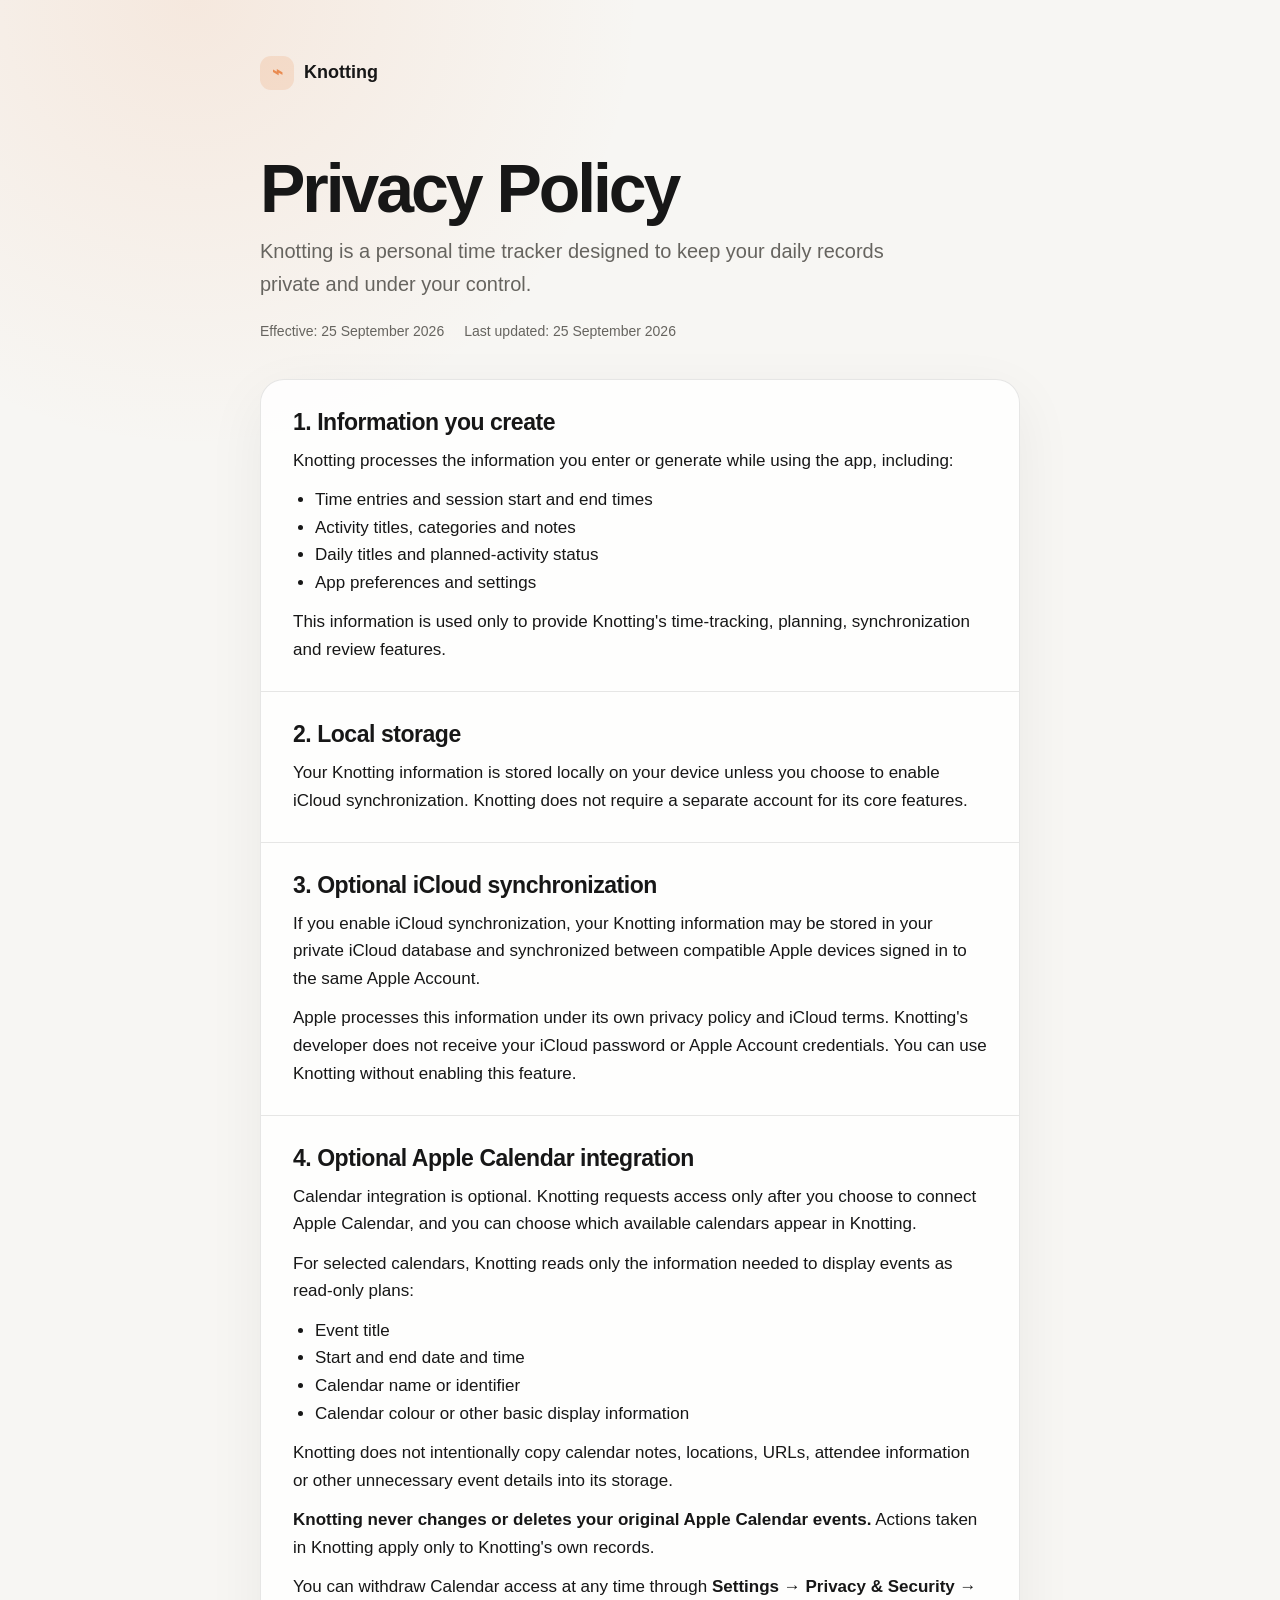
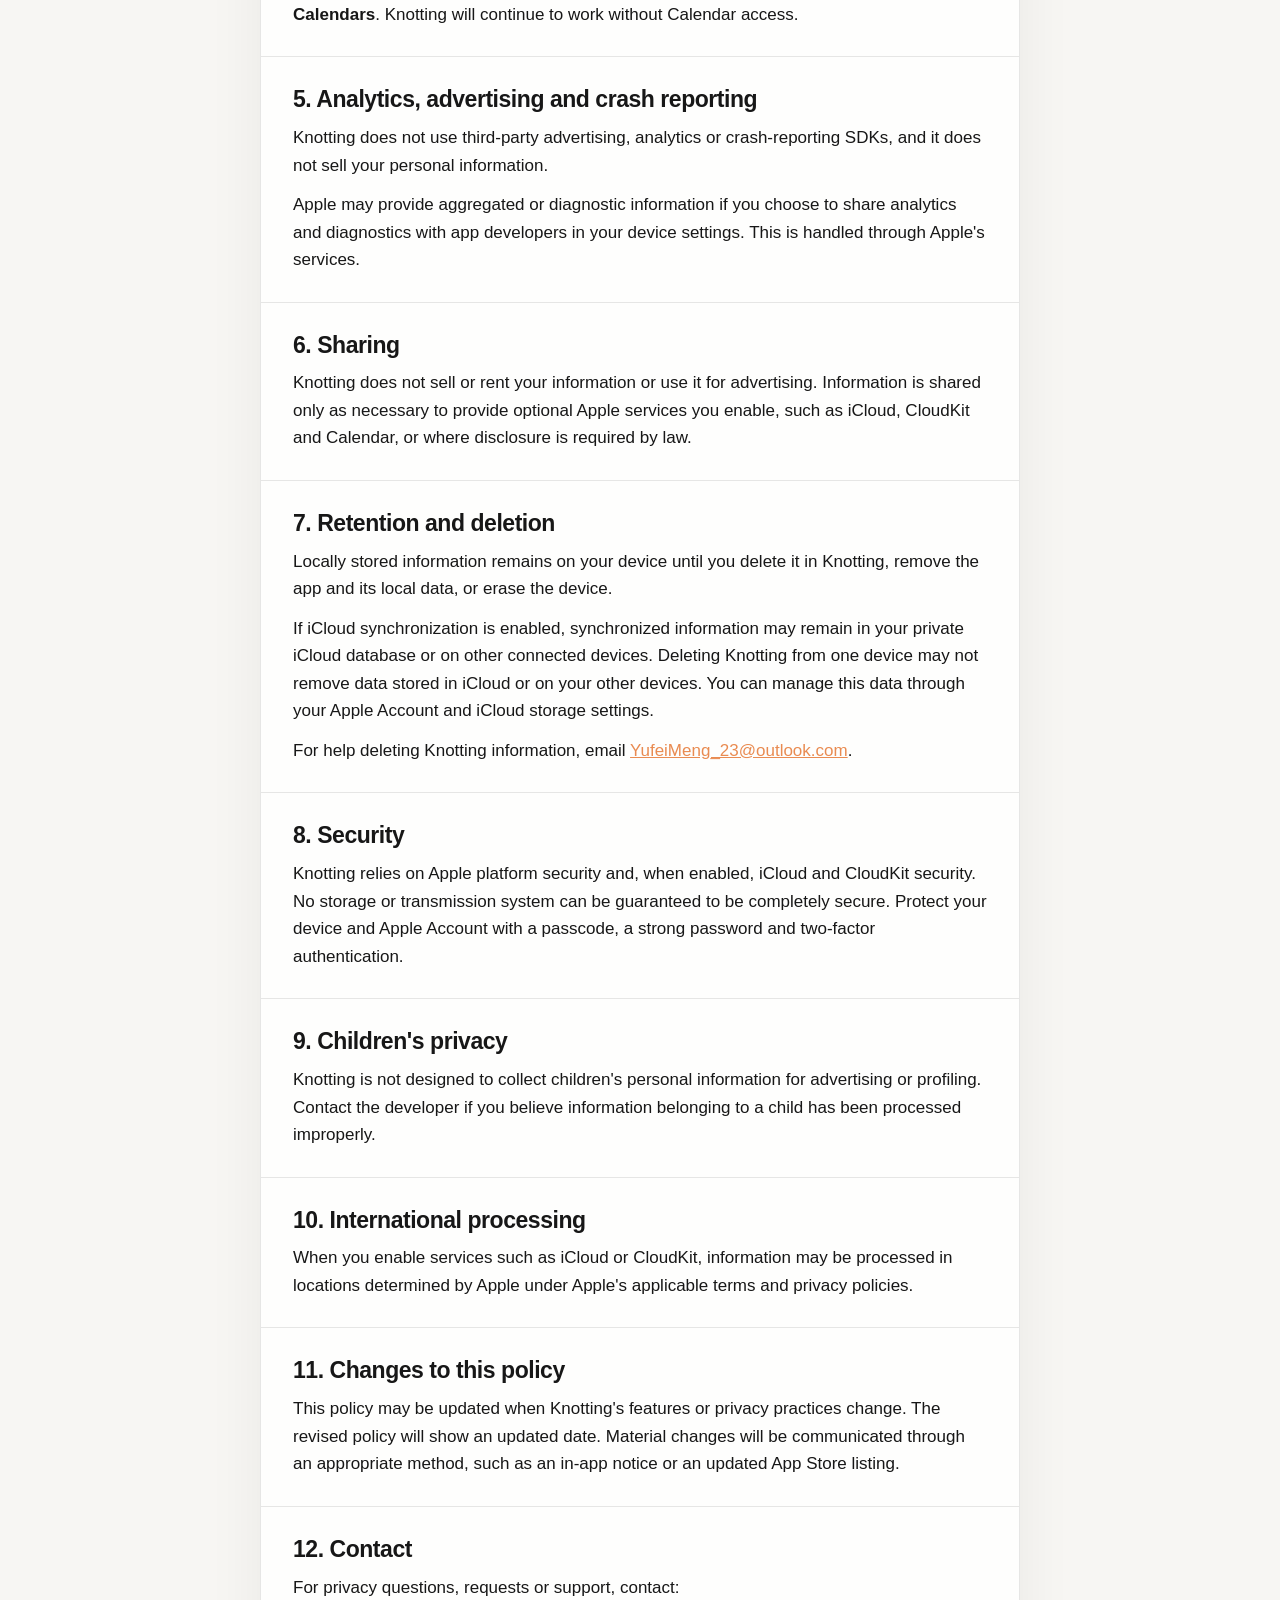
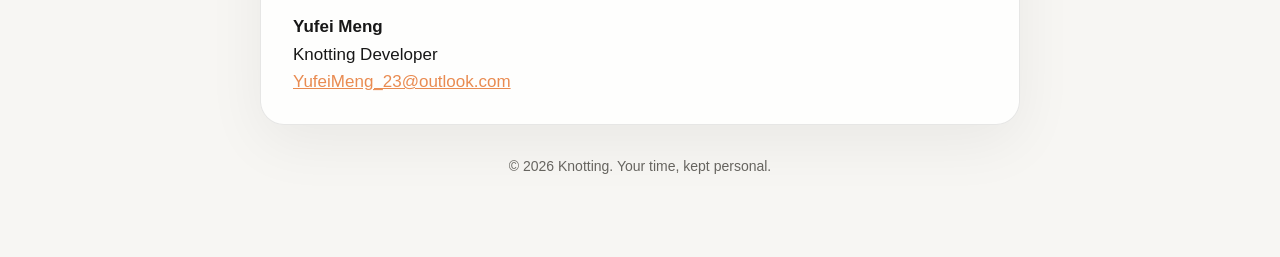
==== index.html @ ea5f5624 "Add Knotting privacy policy page" ====
<!doctype html>
<html lang="en">
<head>
  <meta charset="utf-8">
  <meta name="viewport" content="width=device-width, initial-scale=1">
  <meta name="description" content="Privacy information for Knotting, a visual time tracker for Apple devices.">
  <title>Knotting — Privacy</title>
  <link rel="stylesheet" href="styles.css">
</head>
<body>
  <main>
    <a class="brand" href="./" aria-label="Knotting home">
      <span class="mark" aria-hidden="true">⌁</span>
      <span>Knotting</span>
    </a>

    <header>
      <h1>Privacy Policy</h1>
      <p class="intro">Knotting is a personal time tracker designed to keep your daily records private and under your control.</p>
      <div class="metadata">
        <span>Effective: 25 September 2026</span>
        <span>Last updated: 25 September 2026</span>
      </div>
    </header>

    <article>
      <section>
        <h2>1. Information you create</h2>
        <p>Knotting processes the information you enter or generate while using the app, including:</p>
        <ul>
          <li>Time entries and session start and end times</li>
          <li>Activity titles, categories and notes</li>
          <li>Daily titles and planned-activity status</li>
          <li>App preferences and settings</li>
        </ul>
        <p>This information is used only to provide Knotting's time-tracking, planning, synchronization and review features.</p>
      </section>

      <section>
        <h2>2. Local storage</h2>
        <p>Your Knotting information is stored locally on your device unless you choose to enable iCloud synchronization. Knotting does not require a separate account for its core features.</p>
      </section>

      <section>
        <h2>3. Optional iCloud synchronization</h2>
        <p>If you enable iCloud synchronization, your Knotting information may be stored in your private iCloud database and synchronized between compatible Apple devices signed in to the same Apple Account.</p>
        <p>Apple processes this information under its own privacy policy and iCloud terms. Knotting's developer does not receive your iCloud password or Apple Account credentials. You can use Knotting without enabling this feature.</p>
      </section>

      <section>
        <h2>4. Optional Apple Calendar integration</h2>
        <p>Calendar integration is optional. Knotting requests access only after you choose to connect Apple Calendar, and you can choose which available calendars appear in Knotting.</p>
        <p>For selected calendars, Knotting reads only the information needed to display events as read-only plans:</p>
        <ul>
          <li>Event title</li>
          <li>Start and end date and time</li>
          <li>Calendar name or identifier</li>
          <li>Calendar colour or other basic display information</li>
        </ul>
        <p>Knotting does not intentionally copy calendar notes, locations, URLs, attendee information or other unnecessary event details into its storage.</p>
        <p><strong>Knotting never changes or deletes your original Apple Calendar events.</strong> Actions taken in Knotting apply only to Knotting's own records.</p>
        <p>You can withdraw Calendar access at any time through <strong>Settings → Privacy &amp; Security → Calendars</strong>. Knotting will continue to work without Calendar access.</p>
      </section>

      <section>
        <h2>5. Analytics, advertising and crash reporting</h2>
        <p>Knotting does not use third-party advertising, analytics or crash-reporting SDKs, and it does not sell your personal information.</p>
        <p>Apple may provide aggregated or diagnostic information if you choose to share analytics and diagnostics with app developers in your device settings. This is handled through Apple's services.</p>
      </section>

      <section>
        <h2>6. Sharing</h2>
        <p>Knotting does not sell or rent your information or use it for advertising. Information is shared only as necessary to provide optional Apple services you enable, such as iCloud, CloudKit and Calendar, or where disclosure is required by law.</p>
      </section>

      <section>
        <h2>7. Retention and deletion</h2>
        <p>Locally stored information remains on your device until you delete it in Knotting, remove the app and its local data, or erase the device.</p>
        <p>If iCloud synchronization is enabled, synchronized information may remain in your private iCloud database or on other connected devices. Deleting Knotting from one device may not remove data stored in iCloud or on your other devices. You can manage this data through your Apple Account and iCloud storage settings.</p>
        <p>For help deleting Knotting information, email <a href="mailto:YufeiMeng_23@outlook.com">YufeiMeng_23@outlook.com</a>.</p>
      </section>

      <section>
        <h2>8. Security</h2>
        <p>Knotting relies on Apple platform security and, when enabled, iCloud and CloudKit security. No storage or transmission system can be guaranteed to be completely secure. Protect your device and Apple Account with a passcode, a strong password and two-factor authentication.</p>
      </section>

      <section>
        <h2>9. Children's privacy</h2>
        <p>Knotting is not designed to collect children's personal information for advertising or profiling. Contact the developer if you believe information belonging to a child has been processed improperly.</p>
      </section>

      <section>
        <h2>10. International processing</h2>
        <p>When you enable services such as iCloud or CloudKit, information may be processed in locations determined by Apple under Apple's applicable terms and privacy policies.</p>
      </section>

      <section>
        <h2>11. Changes to this policy</h2>
        <p>This policy may be updated when Knotting's features or privacy practices change. The revised policy will show an updated date. Material changes will be communicated through an appropriate method, such as an in-app notice or an updated App Store listing.</p>
      </section>

      <section>
        <h2>12. Contact</h2>
        <p>For privacy questions, requests or support, contact:</p>
        <p><strong>Yufei Meng</strong><br>Knotting Developer<br><a href="mailto:YufeiMeng_23@outlook.com">YufeiMeng_23@outlook.com</a></p>
      </section>
    </article>

    <footer>© 2026 Knotting. Your time, kept personal.</footer>
  </main>
</body>
</html>
---- styles.css ----
:root {
  color-scheme: light dark;
  --accent: #e98b51;
  --page: #f7f6f3;
  --card: rgba(255, 255, 255, 0.82);
  --text: #171717;
  --muted: #66645f;
  --line: rgba(23, 23, 23, 0.1);
}

@media (prefers-color-scheme: dark) {
  :root {
    --page: #111110;
    --card: rgba(31, 30, 28, 0.9);
    --text: #f5f3ef;
    --muted: #aaa69f;
    --line: rgba(255, 255, 255, 0.12);
  }
}

* { box-sizing: border-box; }

html { scroll-behavior: smooth; }

body {
  margin: 0;
  background:
    radial-gradient(circle at 15% 0%, color-mix(in srgb, var(--accent) 13%, transparent), transparent 28rem),
    var(--page);
  color: var(--text);
  font-family: -apple-system, BlinkMacSystemFont, "SF Pro Text", "Segoe UI", sans-serif;
  font-size: 17px;
  line-height: 1.62;
}

main {
  width: min(760px, calc(100% - 32px));
  margin: 0 auto;
  padding: 56px 0 80px;
}

.brand {
  display: inline-flex;
  align-items: center;
  gap: 10px;
  color: var(--text);
  font-size: 18px;
  font-weight: 700;
  text-decoration: none;
}

.mark {
  display: grid;
  width: 34px;
  height: 34px;
  place-items: center;
  border-radius: 11px;
  background: color-mix(in srgb, var(--accent) 18%, transparent);
  color: var(--accent);
}

header { margin: 64px 0 36px; }

h1 {
  margin: 0 0 12px;
  font-size: clamp(42px, 9vw, 68px);
  line-height: 1.02;
  letter-spacing: -0.045em;
}

.intro {
  max-width: 650px;
  margin: 0;
  color: var(--muted);
  font-size: 20px;
}

.metadata {
  display: flex;
  flex-wrap: wrap;
  gap: 8px 20px;
  margin-top: 20px;
  color: var(--muted);
  font-size: 14px;
}

article {
  overflow: hidden;
  border: 1px solid var(--line);
  border-radius: 24px;
  background: var(--card);
  box-shadow: 0 18px 60px rgba(0, 0, 0, 0.06);
}

section { padding: 28px 32px; }
section + section { border-top: 1px solid var(--line); }

h2 {
  margin: 0 0 10px;
  font-size: 23px;
  line-height: 1.25;
  letter-spacing: -0.02em;
}

p, ul { margin: 0; }
p + p, p + ul, ul + p { margin-top: 12px; }
ul { padding-left: 22px; }

a { color: var(--accent); }
a:hover { text-decoration-thickness: 2px; }

footer {
  margin-top: 30px;
  color: var(--muted);
  font-size: 14px;
  text-align: center;
}

@media (max-width: 560px) {
  main { padding-top: 28px; }
  header { margin-top: 48px; }
  section { padding: 24px 22px; }
}
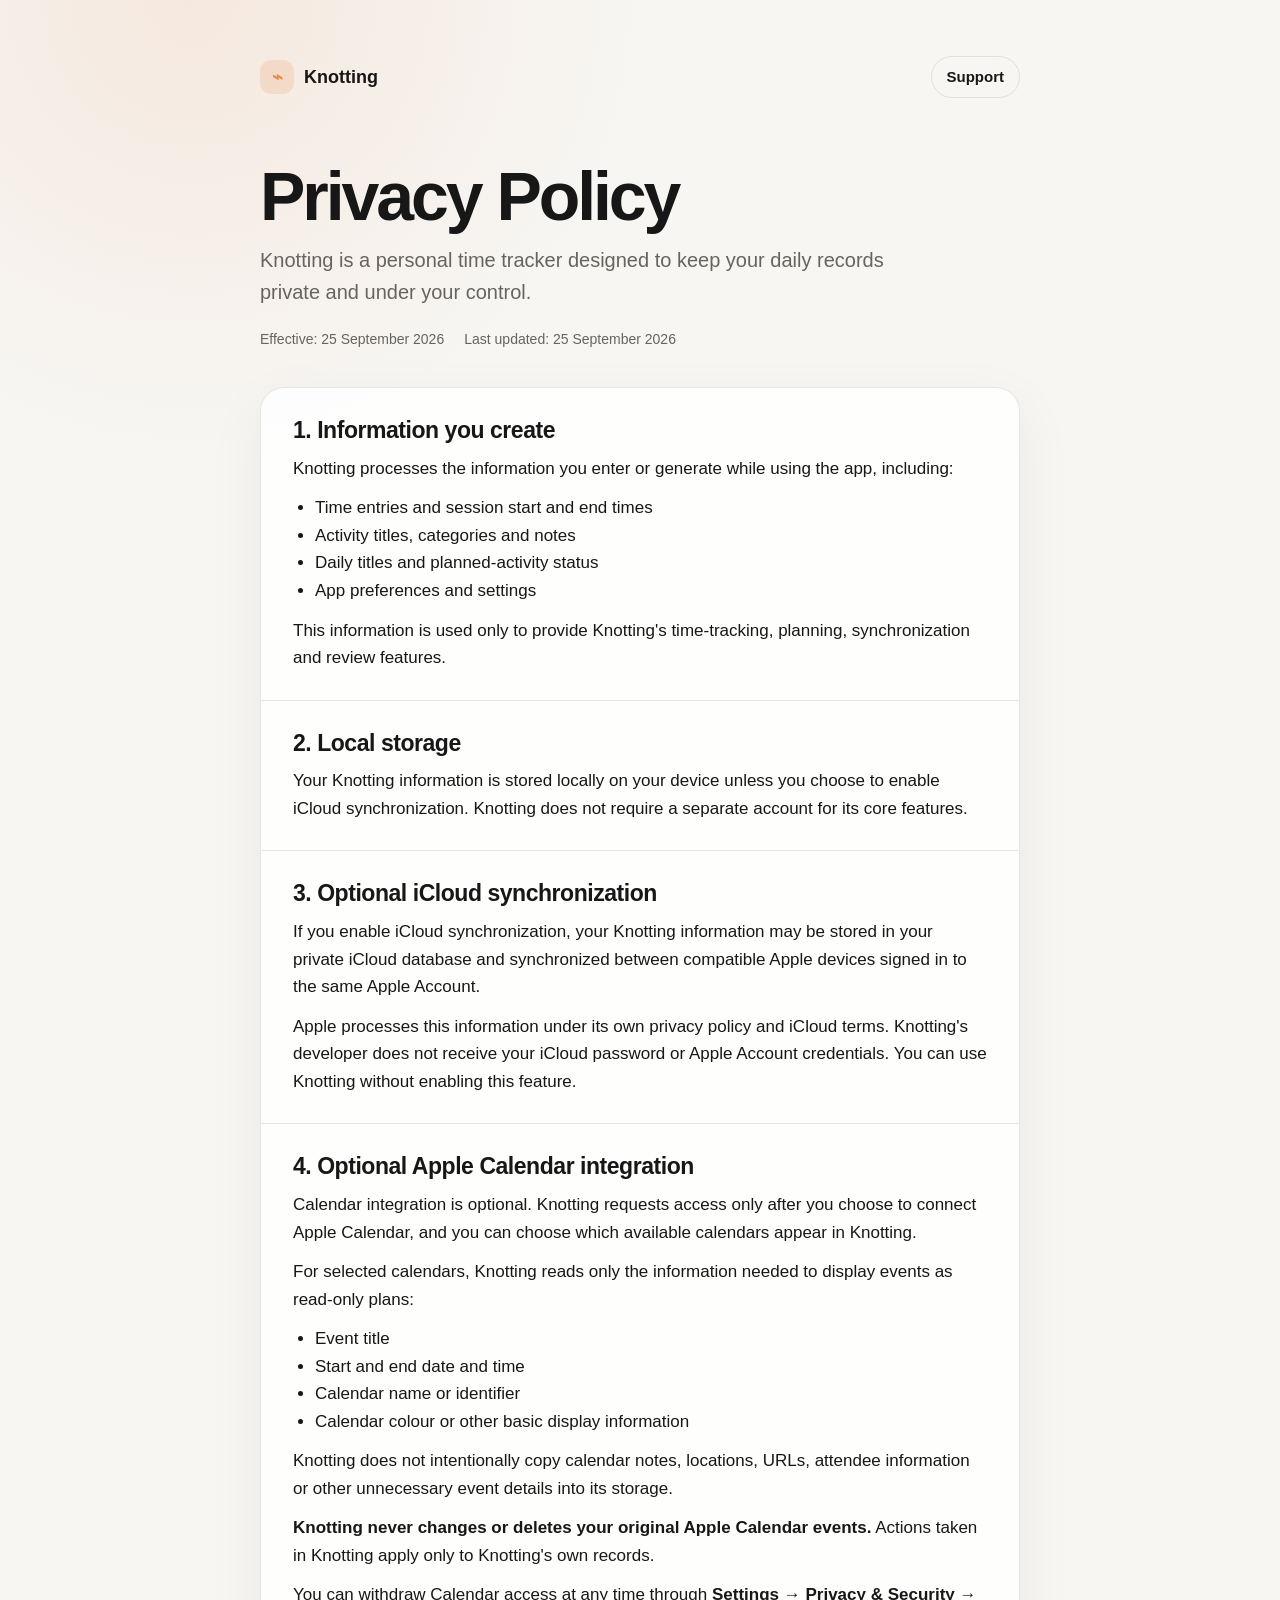
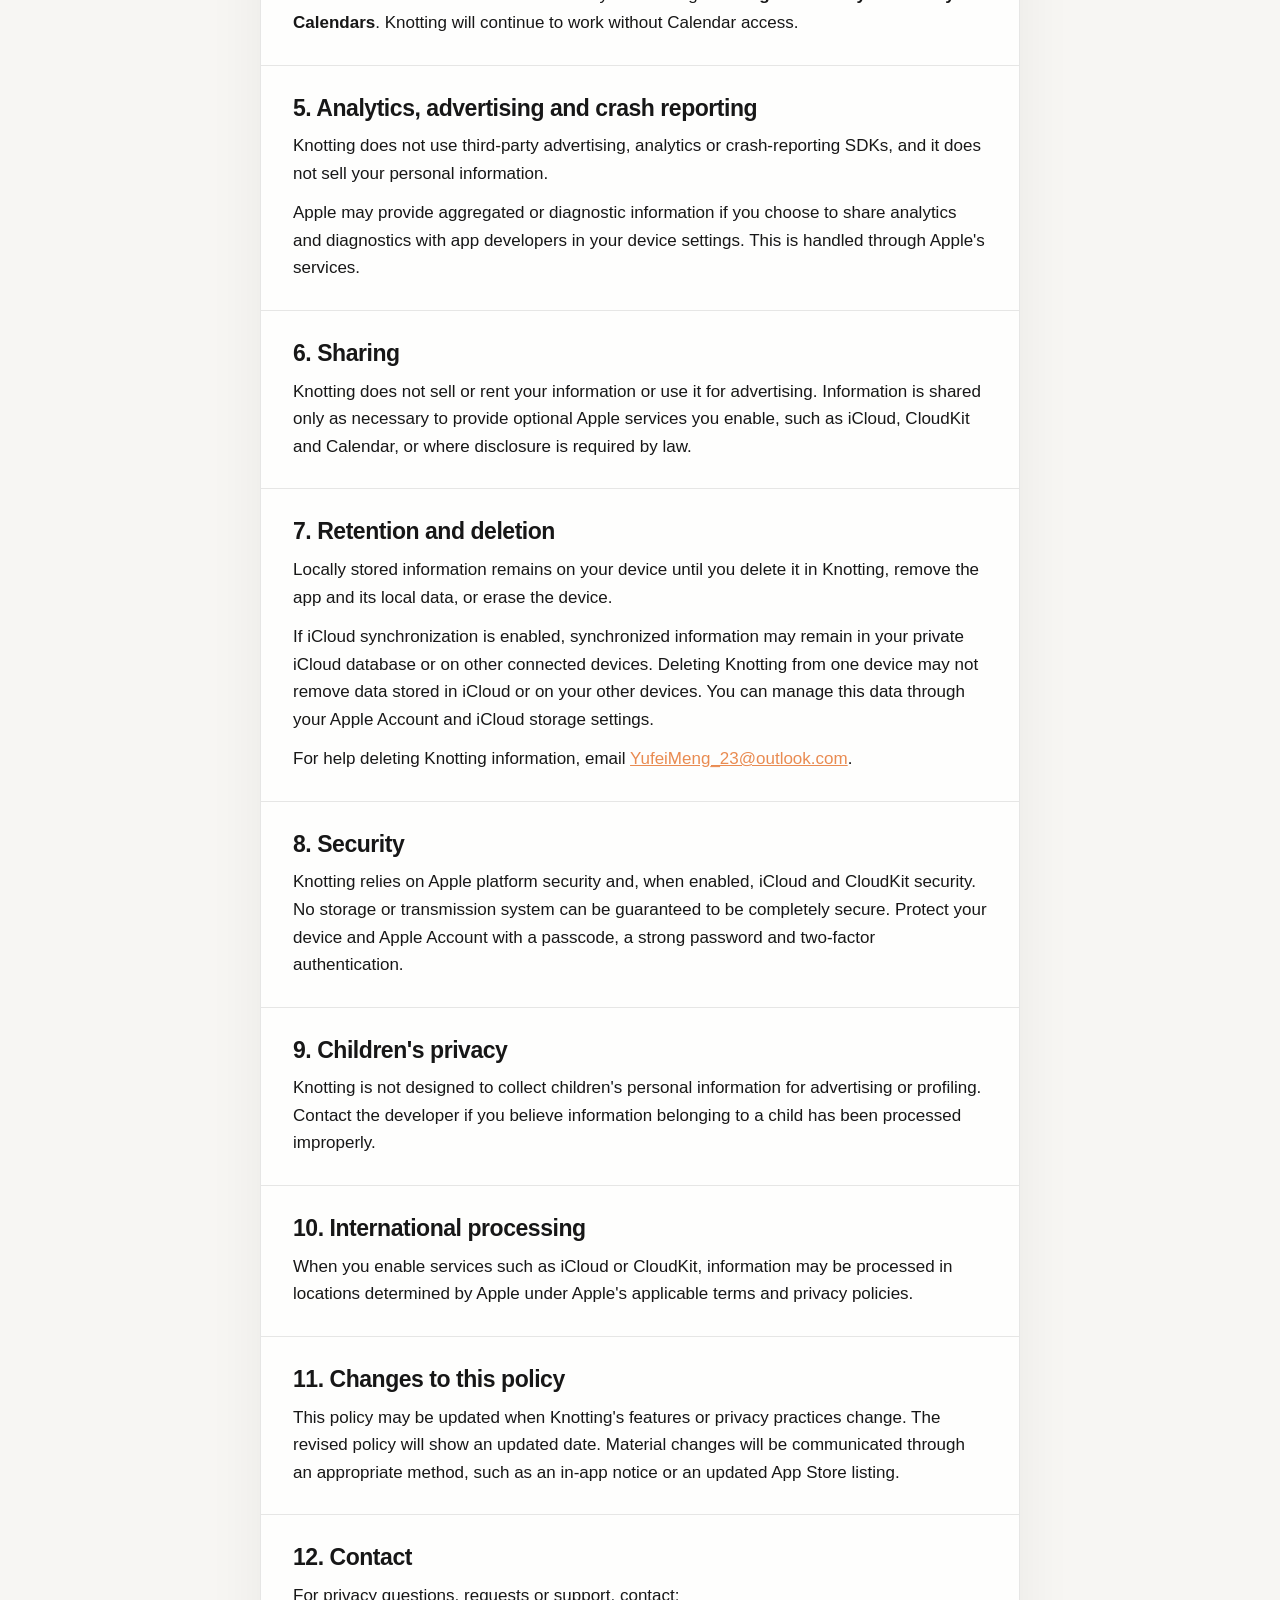
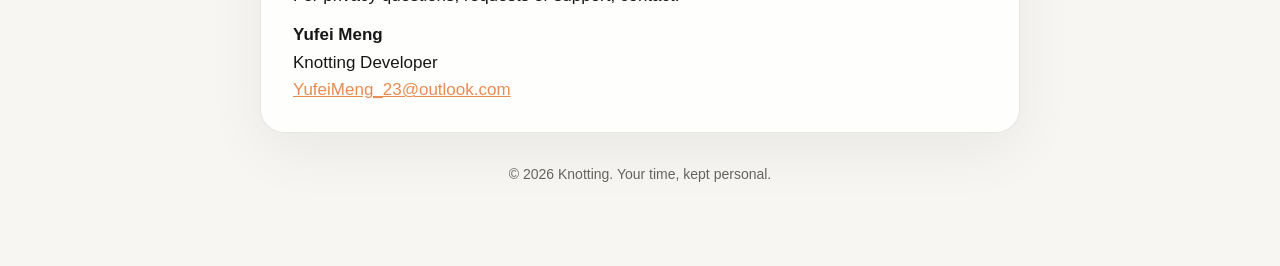
==== commit b187a8fb: "Add Knotting support page" ====
--- a/index.html
+++ b/index.html
@@ -9,10 +9,13 @@
 </head>
 <body>
   <main>
-    <a class="brand" href="./" aria-label="Knotting home">
-      <span class="mark" aria-hidden="true">⌁</span>
-      <span>Knotting</span>
-    </a>
+    <nav class="topbar" aria-label="Primary navigation">
+      <a class="brand" href="./" aria-label="Knotting privacy">
+        <span class="mark" aria-hidden="true">⌁</span>
+        <span>Knotting</span>
+      </a>
+      <a class="nav-link" href="support/">Support</a>
+    </nav>
 
     <header>
       <h1>Privacy Policy</h1>
--- a/styles.css
+++ b/styles.css
@@ -47,6 +47,28 @@
   font-size: 18px;
   font-weight: 700;
   text-decoration: none;
+}
+
+.topbar {
+  display: flex;
+  align-items: center;
+  justify-content: space-between;
+  gap: 18px;
+}
+
+.nav-link {
+  border: 1px solid var(--line);
+  border-radius: 999px;
+  padding: 8px 15px;
+  color: var(--text);
+  font-size: 15px;
+  font-weight: 600;
+  text-decoration: none;
+}
+
+.nav-link:hover {
+  border-color: color-mix(in srgb, var(--accent) 55%, var(--line));
+  color: var(--accent);
 }
 
 .mark {
@@ -116,8 +138,50 @@
   text-align: center;
 }
 
+.contact-card {
+  display: flex;
+  align-items: center;
+  justify-content: space-between;
+  gap: 20px;
+}
+
+.contact-card a {
+  flex: none;
+  border-radius: 999px;
+  padding: 10px 16px;
+  background: var(--accent);
+  color: white;
+  font-weight: 700;
+  text-decoration: none;
+}
+
+details + details { border-top: 1px solid var(--line); }
+
+details { padding: 20px 0; }
+
+details:first-of-type { padding-top: 4px; }
+details:last-of-type { padding-bottom: 4px; }
+
+summary {
+  cursor: pointer;
+  font-weight: 700;
+  list-style-position: outside;
+}
+
+details p, details ol, details ul {
+  margin: 12px 0 0 20px;
+  color: var(--muted);
+}
+
+.note {
+  border-left: 4px solid var(--accent);
+  padding-left: 16px;
+  color: var(--muted);
+}
+
 @media (max-width: 560px) {
   main { padding-top: 28px; }
   header { margin-top: 48px; }
   section { padding: 24px 22px; }
+  .contact-card { align-items: flex-start; flex-direction: column; }
 }
